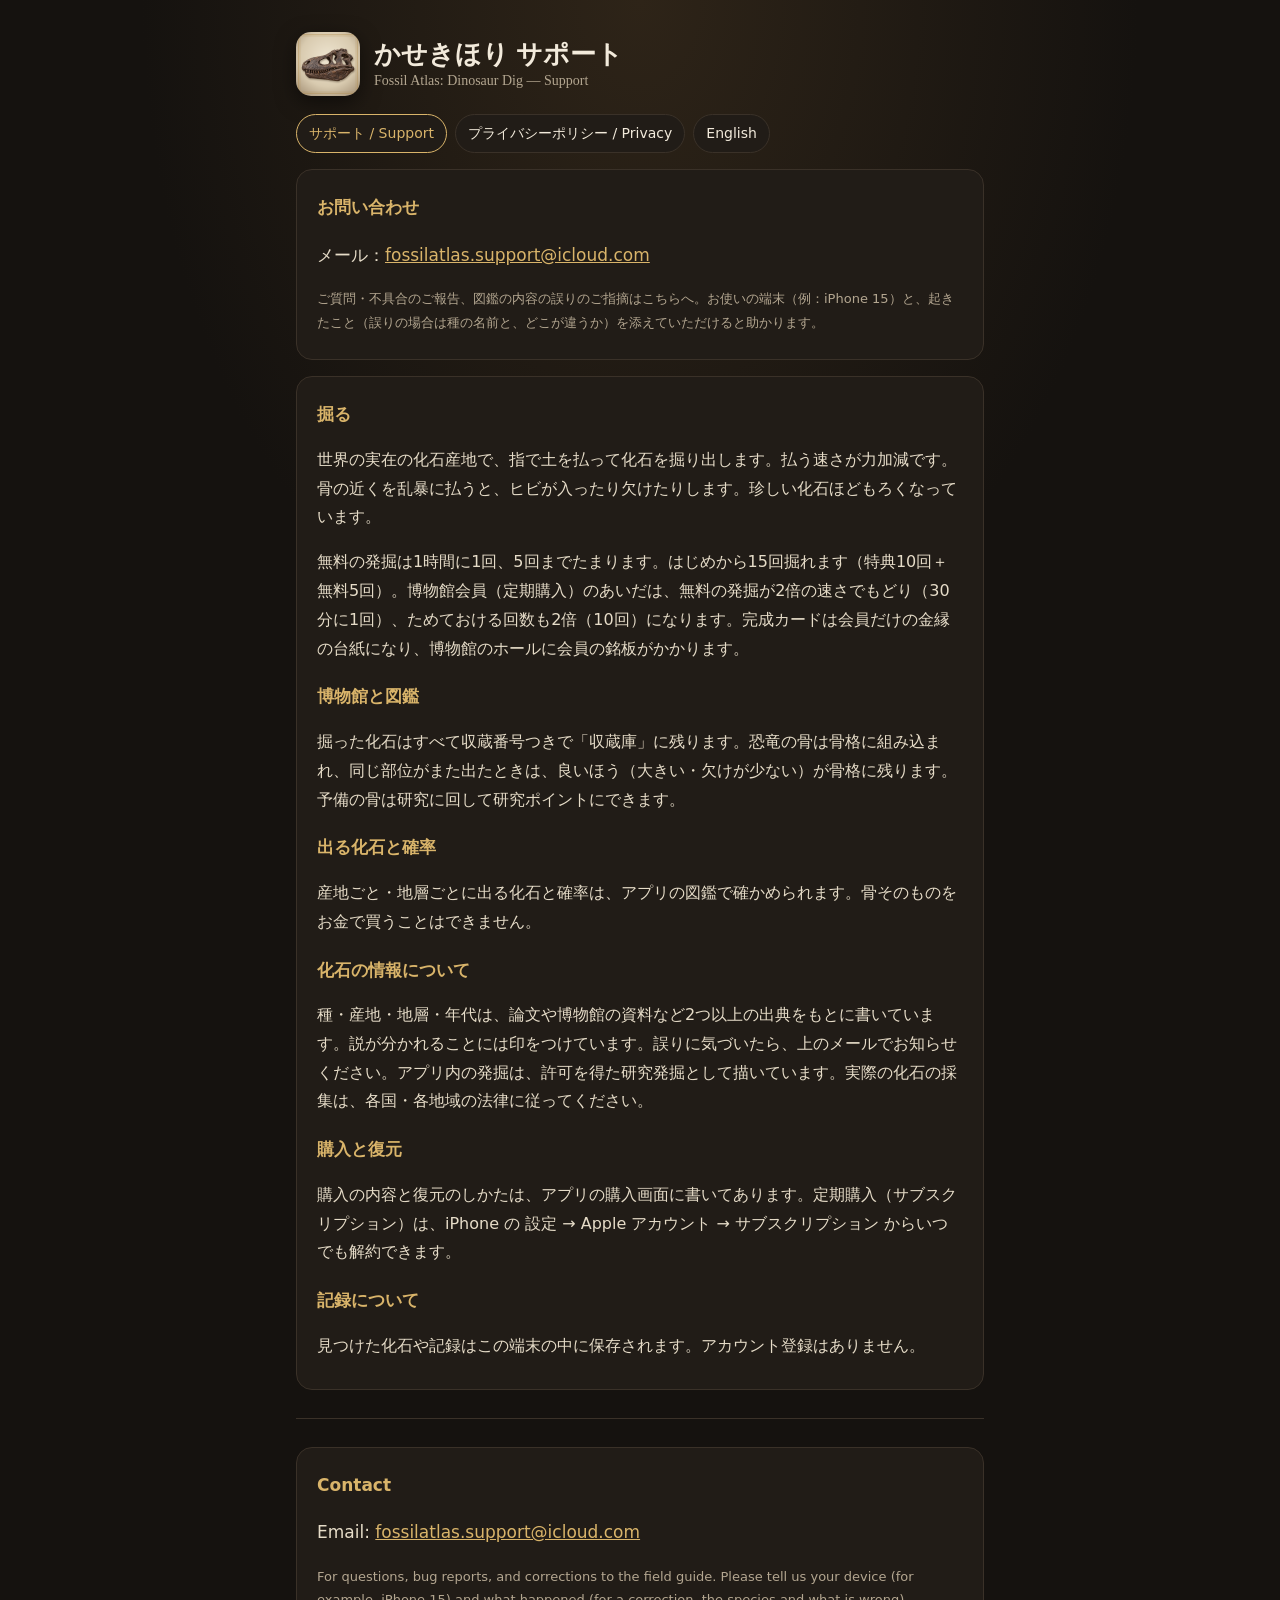
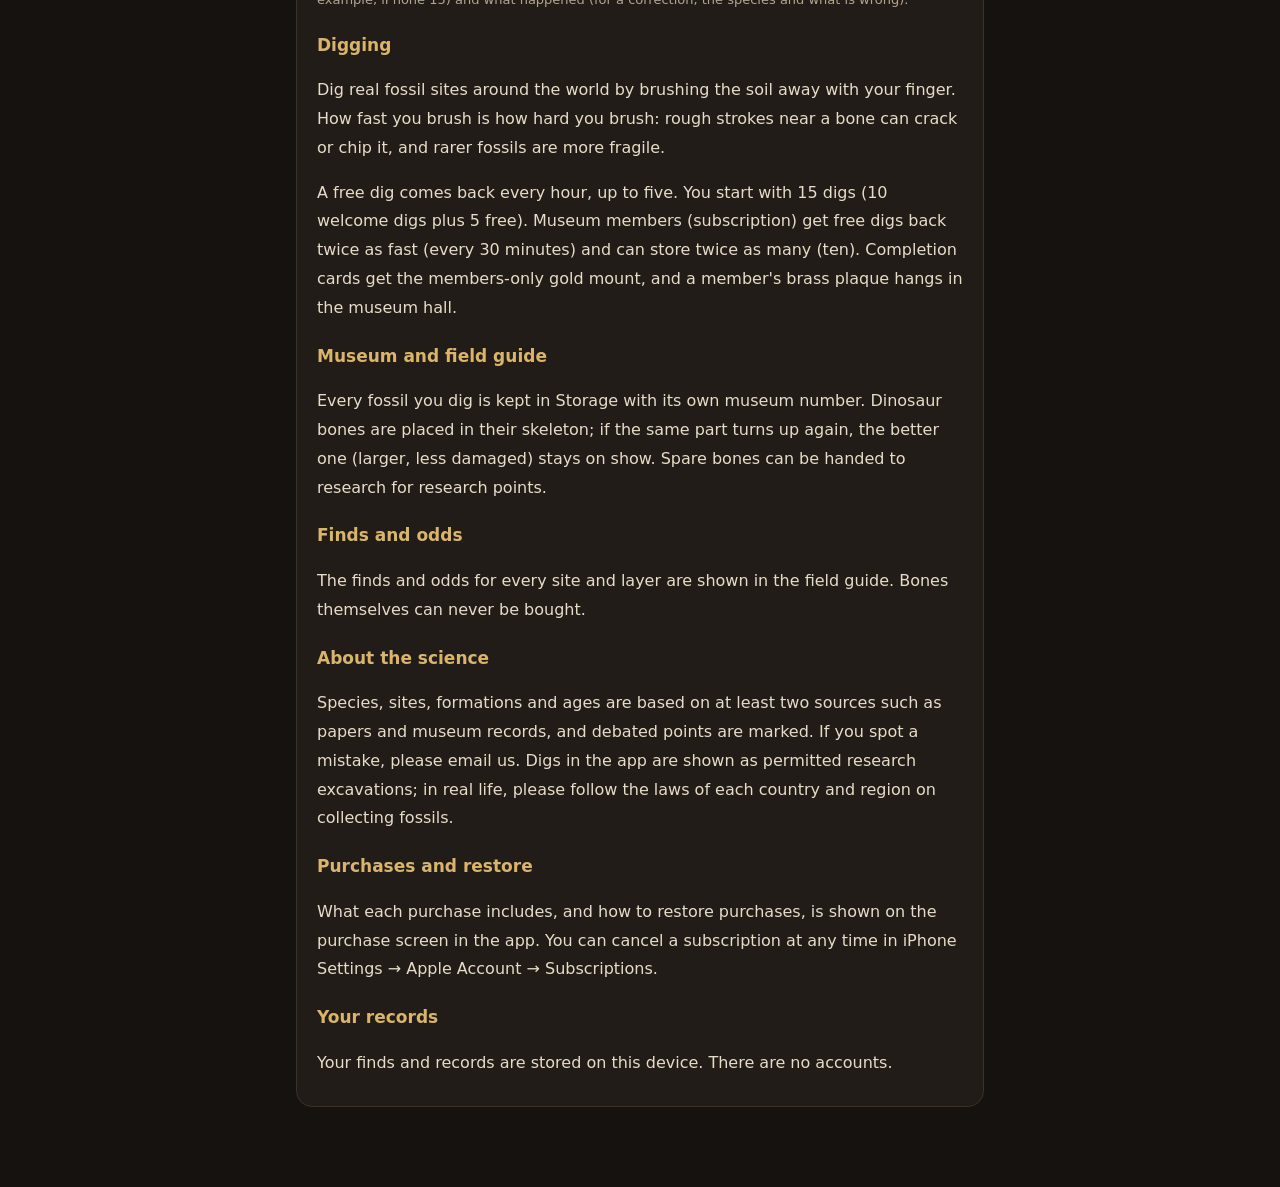
==== index.html @ c3534259 "Fossil Atlas support and privacy pages" ====
<!doctype html>
<html lang="ja">
<head>
<meta charset="utf-8">
<meta name="viewport" content="width=device-width,initial-scale=1">
<title>かせきほり サポート / Fossil Atlas Support</title>
<link rel="stylesheet" href="style.css">
<link rel="icon" href="icon.png">
</head>
<body>
<main>
  <header>
    <img src="icon.png" alt="">
    <h1>かせきほり サポート<small>Fossil Atlas: Dinosaur Dig — Support</small></h1>
  </header>
  <nav>
    <a class="on" href="./">サポート / Support</a>
    <a href="privacy.html">プライバシーポリシー / Privacy</a>
    <a href="#en">English</a>
  </nav>
  <section>
    <h2>お問い合わせ</h2>
    <p class="contact">メール：<a href="mailto:fossilatlas.support@icloud.com">fossilatlas.support@icloud.com</a></p>
    <p class="muted">ご質問・不具合のご報告、図鑑の内容の誤りのご指摘はこちらへ。お使いの端末（例：iPhone 15）と、起きたこと（誤りの場合は種の名前と、どこが違うか）を添えていただけると助かります。</p>
  </section>
  <section>
    <h2>掘る</h2>
    <p>世界の実在の化石産地で、指で土を払って化石を掘り出します。払う速さが力加減です。骨の近くを乱暴に払うと、ヒビが入ったり欠けたりします。珍しい化石ほどもろくなっています。</p>
    <p>無料の発掘は1時間に1回、5回までたまります。はじめから15回掘れます（特典10回＋無料5回）。博物館会員（定期購入）のあいだは、無料の発掘が2倍の速さでもどり（30分に1回）、ためておける回数も2倍（10回）になります。完成カードは会員だけの金縁の台紙になり、博物館のホールに会員の銘板がかかります。</p>
    <h2>博物館と図鑑</h2>
    <p>掘った化石はすべて収蔵番号つきで「収蔵庫」に残ります。恐竜の骨は骨格に組み込まれ、同じ部位がまた出たときは、良いほう（大きい・欠けが少ない）が骨格に残ります。予備の骨は研究に回して研究ポイントにできます。</p>
    <h2>出る化石と確率</h2>
    <p>産地ごと・地層ごとに出る化石と確率は、アプリの図鑑で確かめられます。骨そのものをお金で買うことはできません。</p>
    <h2>化石の情報について</h2>
    <p>種・産地・地層・年代は、論文や博物館の資料など2つ以上の出典をもとに書いています。説が分かれることには印をつけています。誤りに気づいたら、上のメールでお知らせください。アプリ内の発掘は、許可を得た研究発掘として描いています。実際の化石の採集は、各国・各地域の法律に従ってください。</p>
    <h2>購入と復元</h2>
    <p>購入の内容と復元のしかたは、アプリの購入画面に書いてあります。定期購入（サブスクリプション）は、iPhone の 設定 → Apple アカウント → サブスクリプション からいつでも解約できます。</p>
    <h2>記録について</h2>
    <p>見つけた化石や記録はこの端末の中に保存されます。アカウント登録はありません。</p>
  </section>
  <hr>
  <section id="en" lang="en">
    <h2>Contact</h2>
    <p class="contact">Email: <a href="mailto:fossilatlas.support@icloud.com">fossilatlas.support@icloud.com</a></p>
    <p class="muted">For questions, bug reports, and corrections to the field guide. Please tell us your device (for example, iPhone 15) and what happened (for a correction, the species and what is wrong).</p>
    <h2>Digging</h2>
    <p>Dig real fossil sites around the world by brushing the soil away with your finger. How fast you brush is how hard you brush: rough strokes near a bone can crack or chip it, and rarer fossils are more fragile.</p>
    <p>A free dig comes back every hour, up to five. You start with 15 digs (10 welcome digs plus 5 free). Museum members (subscription) get free digs back twice as fast (every 30 minutes) and can store twice as many (ten). Completion cards get the members-only gold mount, and a member's brass plaque hangs in the museum hall.</p>
    <h2>Museum and field guide</h2>
    <p>Every fossil you dig is kept in Storage with its own museum number. Dinosaur bones are placed in their skeleton; if the same part turns up again, the better one (larger, less damaged) stays on show. Spare bones can be handed to research for research points.</p>
    <h2>Finds and odds</h2>
    <p>The finds and odds for every site and layer are shown in the field guide. Bones themselves can never be bought.</p>
    <h2>About the science</h2>
    <p>Species, sites, formations and ages are based on at least two sources such as papers and museum records, and debated points are marked. If you spot a mistake, please email us. Digs in the app are shown as permitted research excavations; in real life, please follow the laws of each country and region on collecting fossils.</p>
    <h2>Purchases and restore</h2>
    <p>What each purchase includes, and how to restore purchases, is shown on the purchase screen in the app. You can cancel a subscription at any time in iPhone Settings → Apple Account → Subscriptions.</p>
    <h2>Your records</h2>
    <p>Your finds and records are stored on this device. There are no accounts.</p>
  </section>
</main>
</body>
</html>
---- style.css ----
:root { --bg: #15120f; --panel: #211c17; --line: #3a3128; --text: #f2eadb; --muted: #b3a690; --gold: #d9b46a; }
* { box-sizing: border-box; }
body { margin: 0; background: radial-gradient(ellipse at 50% 0%, #2e2418 0%, var(--bg) 55%) fixed, var(--bg); color: var(--text); font: 16px/1.8 "Hiragino Sans", "Hiragino Kaku Gothic ProN", system-ui, sans-serif; }
main { max-width: 720px; margin: 0 auto; padding: 32px 16px 64px; }
header { display: flex; align-items: center; gap: 14px; margin-bottom: 8px; }
header img { width: 64px; height: 64px; border-radius: 15px; box-shadow: 0 6px 20px rgba(0,0,0,.5); }
h1 { font-family: "Hiragino Mincho ProN", "Yu Mincho", serif; font-size: 26px; line-height: 1.3; margin: 0; }
h1 small { display: block; font-size: 14px; color: var(--muted); font-family: inherit; font-weight: 400; }
nav { display: flex; gap: 8px; flex-wrap: wrap; margin: 18px 0 8px; }
nav a { color: var(--text); text-decoration: none; border: 1px solid var(--line); background: var(--panel); padding: 6px 12px; border-radius: 999px; font-size: 14px; }
nav a.on { border-color: var(--gold); color: var(--gold); }
section { background: var(--panel); border: 1px solid var(--line); border-radius: 16px; padding: 4px 20px 12px; margin: 16px 0; }
h2 { font-size: 17px; color: var(--gold); margin: 18px 0 4px; }
p, li { color: #e6dcc8; }
a { color: var(--gold); }
.contact { font-size: 17px; }
.muted { color: var(--muted); font-size: 13px; }
hr { border: 0; border-top: 1px solid var(--line); margin: 28px 0; }
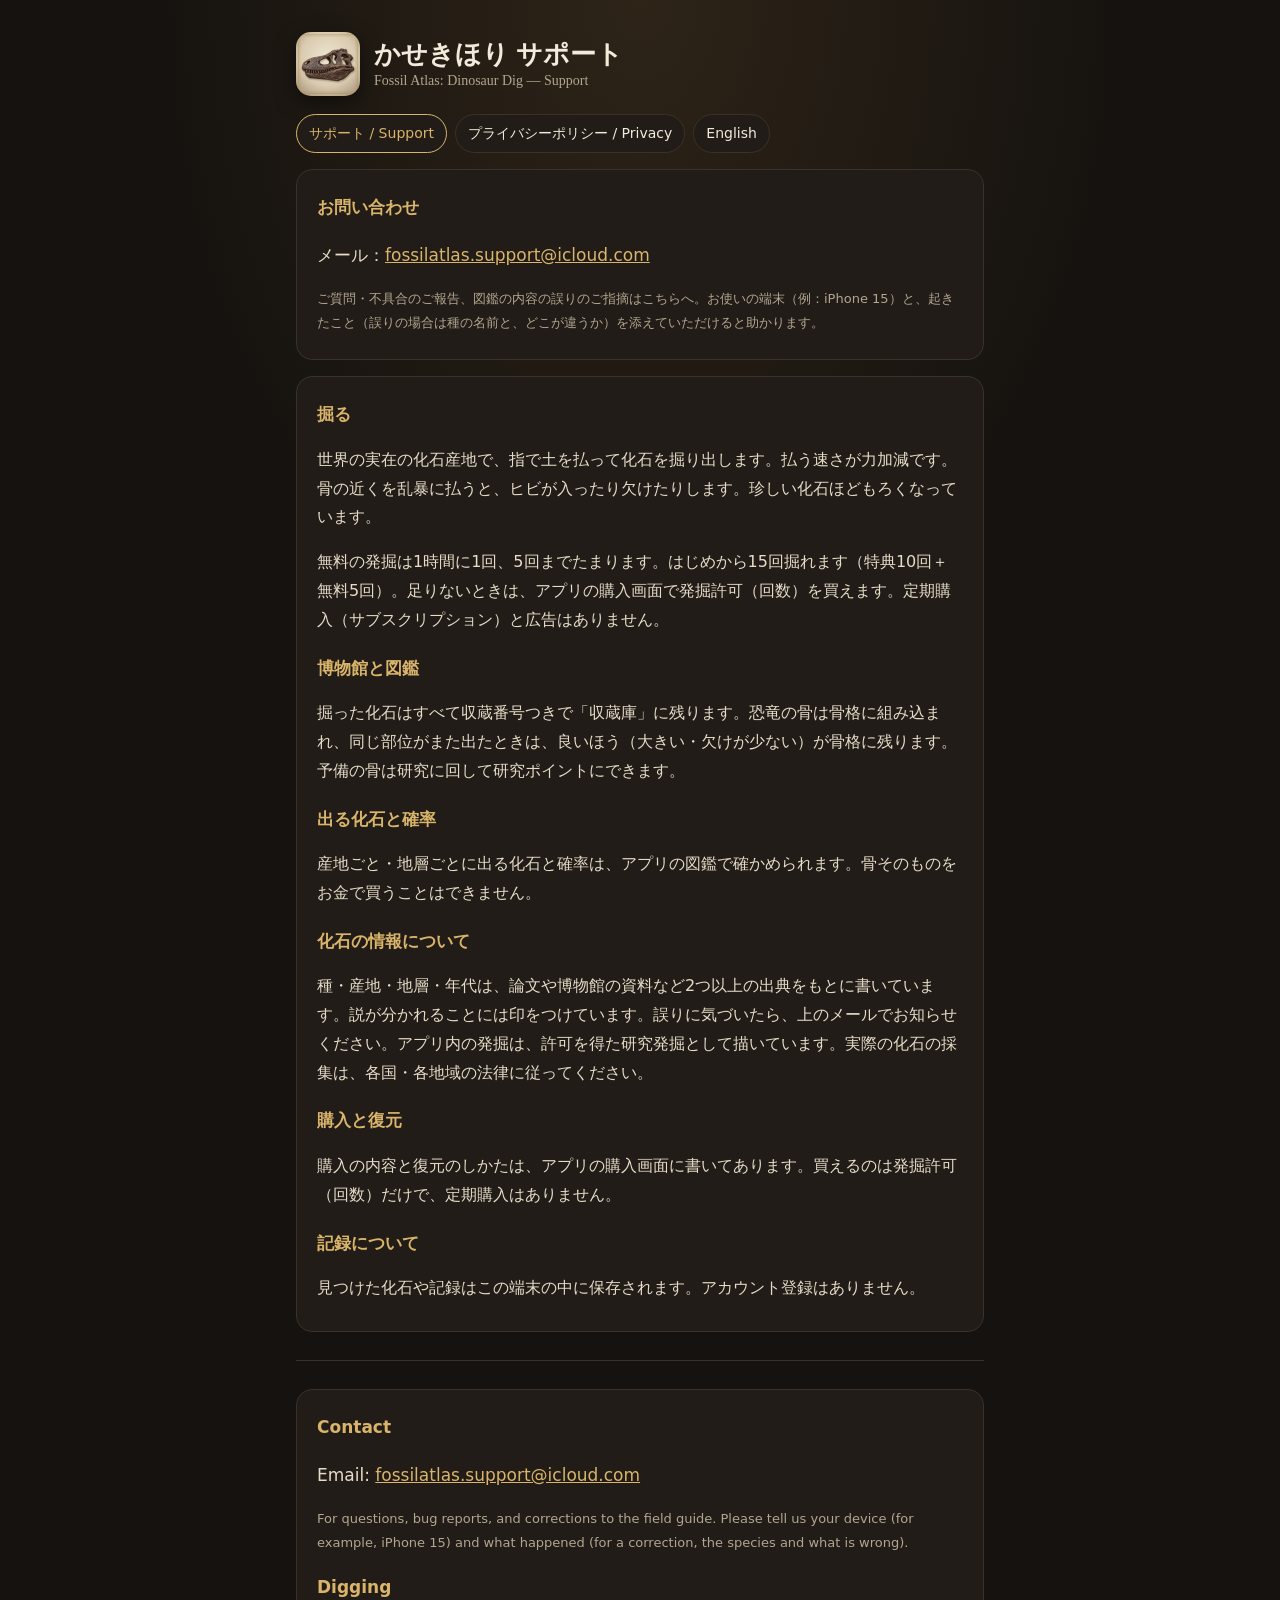
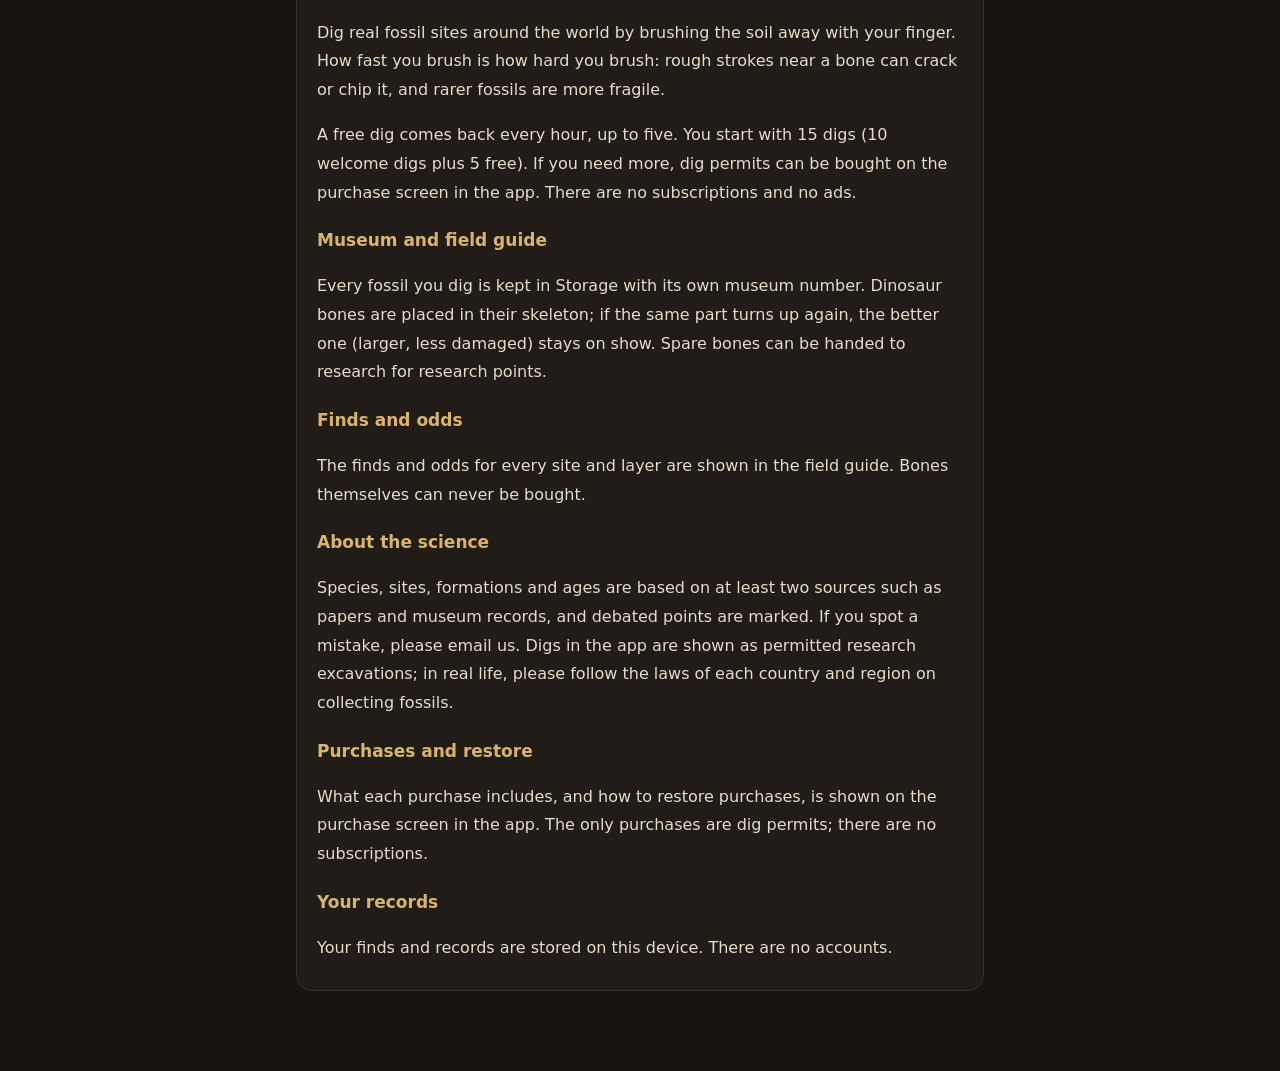
==== commit d49cd276: "会員（定期購入）の説明を外した：買えるのは発掘許可だけ、サブスクと広告はない（1.1） Co-Authored-By: Claude Opus 5.5 <noreply@anthropic.com>" ====
--- a/index.html
+++ b/index.html
@@ -26,7 +26,7 @@
   <section>
     <h2>掘る</h2>
     <p>世界の実在の化石産地で、指で土を払って化石を掘り出します。払う速さが力加減です。骨の近くを乱暴に払うと、ヒビが入ったり欠けたりします。珍しい化石ほどもろくなっています。</p>
-    <p>無料の発掘は1時間に1回、5回までたまります。はじめから15回掘れます（特典10回＋無料5回）。博物館会員（定期購入）のあいだは、無料の発掘が2倍の速さでもどり（30分に1回）、ためておける回数も2倍（10回）になります。完成カードは会員だけの金縁の台紙になり、博物館のホールに会員の銘板がかかります。</p>
+    <p>無料の発掘は1時間に1回、5回までたまります。はじめから15回掘れます（特典10回＋無料5回）。足りないときは、アプリの購入画面で発掘許可（回数）を買えます。定期購入（サブスクリプション）と広告はありません。</p>
     <h2>博物館と図鑑</h2>
     <p>掘った化石はすべて収蔵番号つきで「収蔵庫」に残ります。恐竜の骨は骨格に組み込まれ、同じ部位がまた出たときは、良いほう（大きい・欠けが少ない）が骨格に残ります。予備の骨は研究に回して研究ポイントにできます。</p>
     <h2>出る化石と確率</h2>
@@ -34,7 +34,7 @@
     <h2>化石の情報について</h2>
     <p>種・産地・地層・年代は、論文や博物館の資料など2つ以上の出典をもとに書いています。説が分かれることには印をつけています。誤りに気づいたら、上のメールでお知らせください。アプリ内の発掘は、許可を得た研究発掘として描いています。実際の化石の採集は、各国・各地域の法律に従ってください。</p>
     <h2>購入と復元</h2>
-    <p>購入の内容と復元のしかたは、アプリの購入画面に書いてあります。定期購入（サブスクリプション）は、iPhone の 設定 → Apple アカウント → サブスクリプション からいつでも解約できます。</p>
+    <p>購入の内容と復元のしかたは、アプリの購入画面に書いてあります。買えるのは発掘許可（回数）だけで、定期購入はありません。</p>
     <h2>記録について</h2>
     <p>見つけた化石や記録はこの端末の中に保存されます。アカウント登録はありません。</p>
   </section>
@@ -45,7 +45,7 @@
     <p class="muted">For questions, bug reports, and corrections to the field guide. Please tell us your device (for example, iPhone 15) and what happened (for a correction, the species and what is wrong).</p>
     <h2>Digging</h2>
     <p>Dig real fossil sites around the world by brushing the soil away with your finger. How fast you brush is how hard you brush: rough strokes near a bone can crack or chip it, and rarer fossils are more fragile.</p>
-    <p>A free dig comes back every hour, up to five. You start with 15 digs (10 welcome digs plus 5 free). Museum members (subscription) get free digs back twice as fast (every 30 minutes) and can store twice as many (ten). Completion cards get the members-only gold mount, and a member's brass plaque hangs in the museum hall.</p>
+    <p>A free dig comes back every hour, up to five. You start with 15 digs (10 welcome digs plus 5 free). If you need more, dig permits can be bought on the purchase screen in the app. There are no subscriptions and no ads.</p>
     <h2>Museum and field guide</h2>
     <p>Every fossil you dig is kept in Storage with its own museum number. Dinosaur bones are placed in their skeleton; if the same part turns up again, the better one (larger, less damaged) stays on show. Spare bones can be handed to research for research points.</p>
     <h2>Finds and odds</h2>
@@ -53,7 +53,7 @@
     <h2>About the science</h2>
     <p>Species, sites, formations and ages are based on at least two sources such as papers and museum records, and debated points are marked. If you spot a mistake, please email us. Digs in the app are shown as permitted research excavations; in real life, please follow the laws of each country and region on collecting fossils.</p>
     <h2>Purchases and restore</h2>
-    <p>What each purchase includes, and how to restore purchases, is shown on the purchase screen in the app. You can cancel a subscription at any time in iPhone Settings → Apple Account → Subscriptions.</p>
+    <p>What each purchase includes, and how to restore purchases, is shown on the purchase screen in the app. The only purchases are dig permits; there are no subscriptions.</p>
     <h2>Your records</h2>
     <p>Your finds and records are stored on this device. There are no accounts.</p>
   </section>
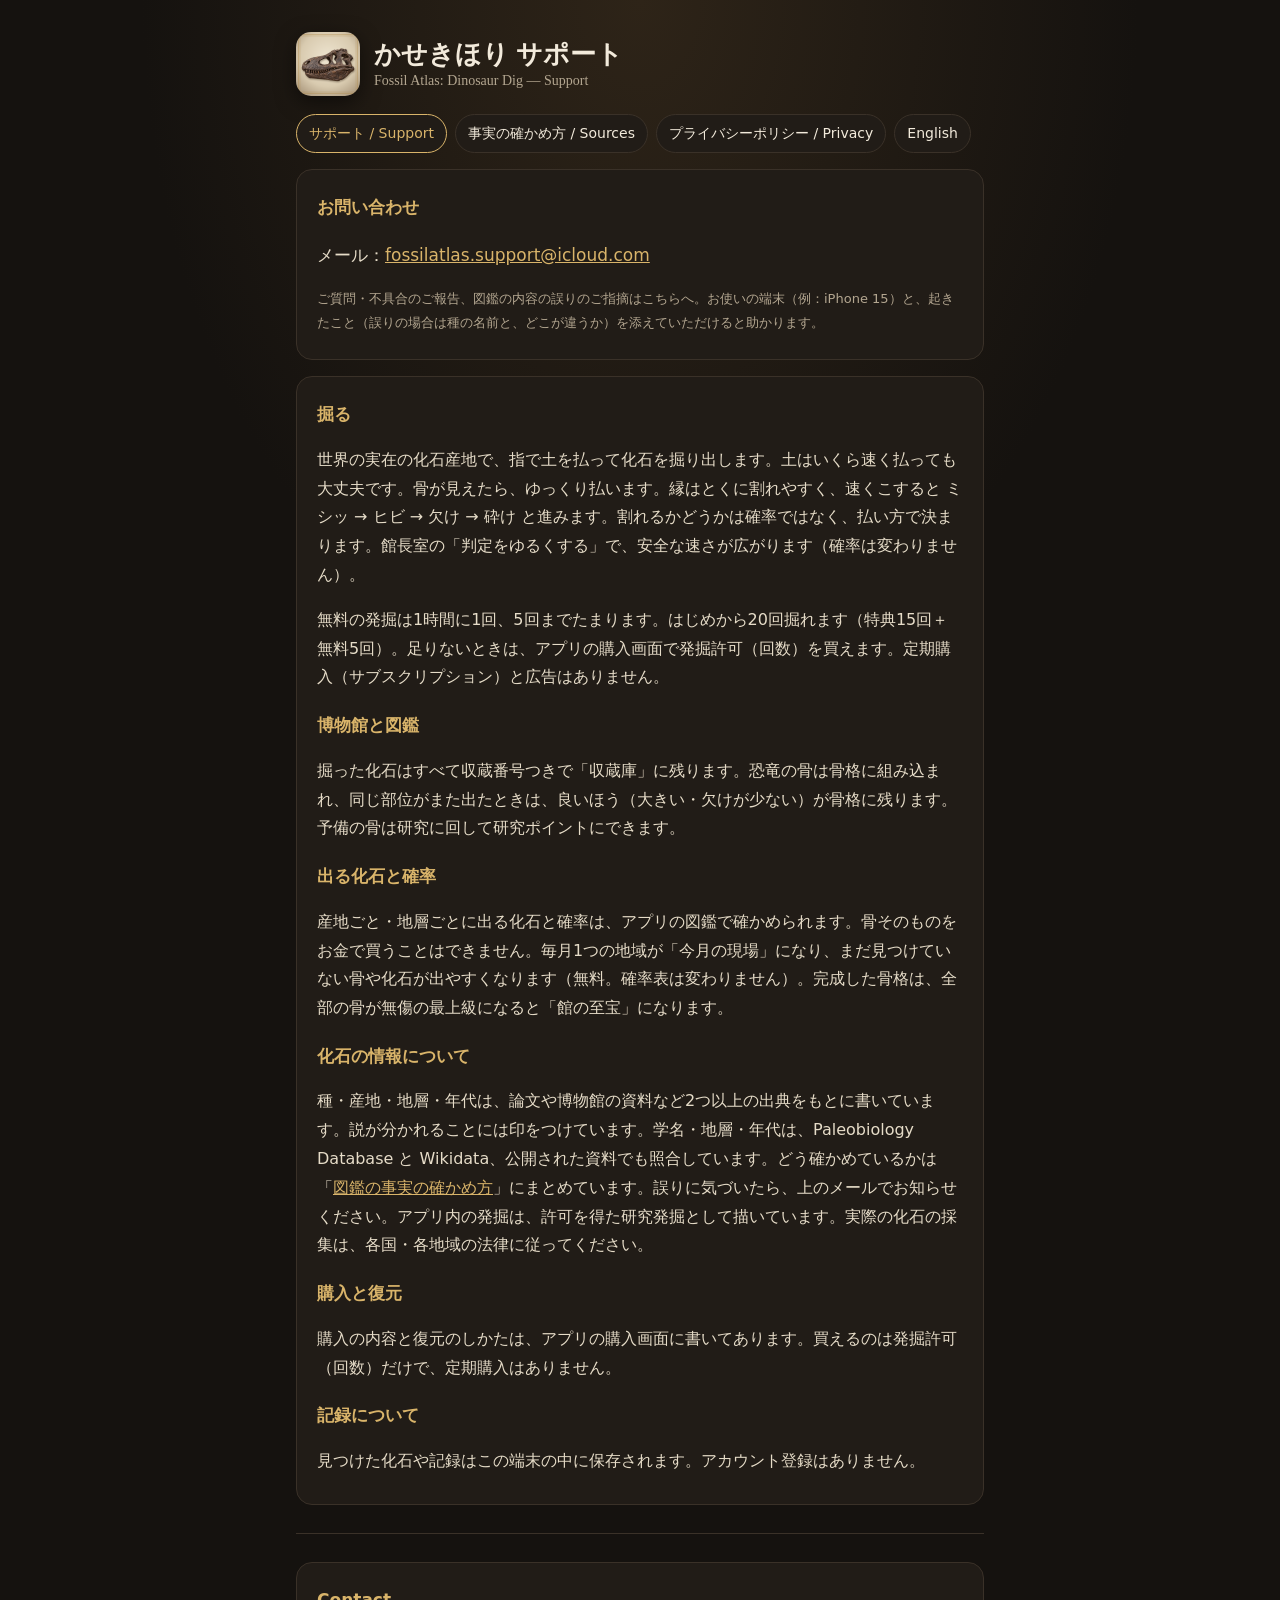
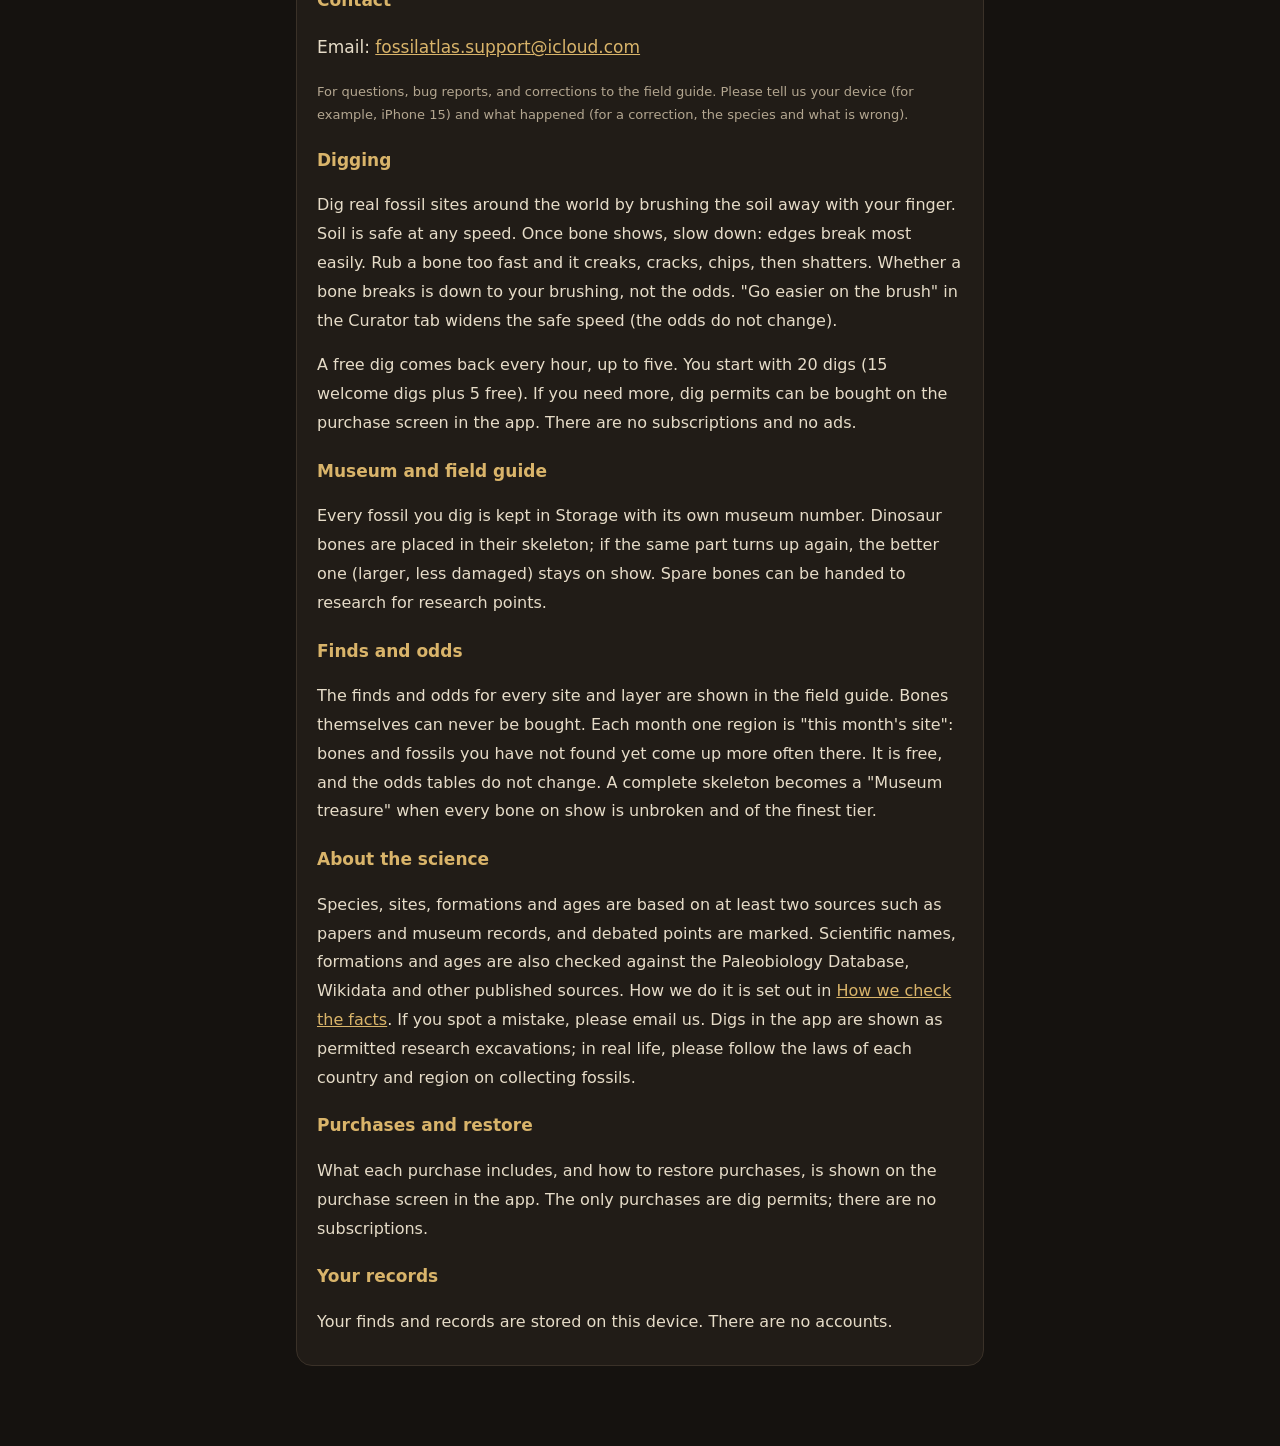
==== commit ac53987f: "1.3 に合わせて更新：最初の発掘20回・割れる仕組み・根拠のページ（sources.html）を足した" ====
--- a/index.html
+++ b/index.html
@@ -15,6 +15,7 @@
   </header>
   <nav>
     <a class="on" href="./">サポート / Support</a>
+    <a href="sources.html">事実の確かめ方 / Sources</a>
     <a href="privacy.html">プライバシーポリシー / Privacy</a>
     <a href="#en">English</a>
   </nav>
@@ -25,14 +26,14 @@
   </section>
   <section>
     <h2>掘る</h2>
-    <p>世界の実在の化石産地で、指で土を払って化石を掘り出します。払う速さが力加減です。骨の近くを乱暴に払うと、ヒビが入ったり欠けたりします。珍しい化石ほどもろくなっています。</p>
-    <p>無料の発掘は1時間に1回、5回までたまります。はじめから15回掘れます（特典10回＋無料5回）。足りないときは、アプリの購入画面で発掘許可（回数）を買えます。定期購入（サブスクリプション）と広告はありません。</p>
+    <p>世界の実在の化石産地で、指で土を払って化石を掘り出します。土はいくら速く払っても大丈夫です。骨が見えたら、ゆっくり払います。縁はとくに割れやすく、速くこすると ミシッ → ヒビ → 欠け → 砕け と進みます。割れるかどうかは確率ではなく、払い方で決まります。館長室の「判定をゆるくする」で、安全な速さが広がります（確率は変わりません）。</p>
+    <p>無料の発掘は1時間に1回、5回までたまります。はじめから20回掘れます（特典15回＋無料5回）。足りないときは、アプリの購入画面で発掘許可（回数）を買えます。定期購入（サブスクリプション）と広告はありません。</p>
     <h2>博物館と図鑑</h2>
     <p>掘った化石はすべて収蔵番号つきで「収蔵庫」に残ります。恐竜の骨は骨格に組み込まれ、同じ部位がまた出たときは、良いほう（大きい・欠けが少ない）が骨格に残ります。予備の骨は研究に回して研究ポイントにできます。</p>
     <h2>出る化石と確率</h2>
-    <p>産地ごと・地層ごとに出る化石と確率は、アプリの図鑑で確かめられます。骨そのものをお金で買うことはできません。</p>
+    <p>産地ごと・地層ごとに出る化石と確率は、アプリの図鑑で確かめられます。骨そのものをお金で買うことはできません。毎月1つの地域が「今月の現場」になり、まだ見つけていない骨や化石が出やすくなります（無料。確率表は変わりません）。完成した骨格は、全部の骨が無傷の最上級になると「館の至宝」になります。</p>
     <h2>化石の情報について</h2>
-    <p>種・産地・地層・年代は、論文や博物館の資料など2つ以上の出典をもとに書いています。説が分かれることには印をつけています。誤りに気づいたら、上のメールでお知らせください。アプリ内の発掘は、許可を得た研究発掘として描いています。実際の化石の採集は、各国・各地域の法律に従ってください。</p>
+    <p>種・産地・地層・年代は、論文や博物館の資料など2つ以上の出典をもとに書いています。説が分かれることには印をつけています。学名・地層・年代は、Paleobiology Database と Wikidata、公開された資料でも照合しています。どう確かめているかは「<a href="sources.html">図鑑の事実の確かめ方</a>」にまとめています。誤りに気づいたら、上のメールでお知らせください。アプリ内の発掘は、許可を得た研究発掘として描いています。実際の化石の採集は、各国・各地域の法律に従ってください。</p>
     <h2>購入と復元</h2>
     <p>購入の内容と復元のしかたは、アプリの購入画面に書いてあります。買えるのは発掘許可（回数）だけで、定期購入はありません。</p>
     <h2>記録について</h2>
@@ -44,14 +45,14 @@
     <p class="contact">Email: <a href="mailto:fossilatlas.support@icloud.com">fossilatlas.support@icloud.com</a></p>
     <p class="muted">For questions, bug reports, and corrections to the field guide. Please tell us your device (for example, iPhone 15) and what happened (for a correction, the species and what is wrong).</p>
     <h2>Digging</h2>
-    <p>Dig real fossil sites around the world by brushing the soil away with your finger. How fast you brush is how hard you brush: rough strokes near a bone can crack or chip it, and rarer fossils are more fragile.</p>
-    <p>A free dig comes back every hour, up to five. You start with 15 digs (10 welcome digs plus 5 free). If you need more, dig permits can be bought on the purchase screen in the app. There are no subscriptions and no ads.</p>
+    <p>Dig real fossil sites around the world by brushing the soil away with your finger. Soil is safe at any speed. Once bone shows, slow down: edges break most easily. Rub a bone too fast and it creaks, cracks, chips, then shatters. Whether a bone breaks is down to your brushing, not the odds. "Go easier on the brush" in the Curator tab widens the safe speed (the odds do not change).</p>
+    <p>A free dig comes back every hour, up to five. You start with 20 digs (15 welcome digs plus 5 free). If you need more, dig permits can be bought on the purchase screen in the app. There are no subscriptions and no ads.</p>
     <h2>Museum and field guide</h2>
     <p>Every fossil you dig is kept in Storage with its own museum number. Dinosaur bones are placed in their skeleton; if the same part turns up again, the better one (larger, less damaged) stays on show. Spare bones can be handed to research for research points.</p>
     <h2>Finds and odds</h2>
-    <p>The finds and odds for every site and layer are shown in the field guide. Bones themselves can never be bought.</p>
+    <p>The finds and odds for every site and layer are shown in the field guide. Bones themselves can never be bought. Each month one region is "this month's site": bones and fossils you have not found yet come up more often there. It is free, and the odds tables do not change. A complete skeleton becomes a "Museum treasure" when every bone on show is unbroken and of the finest tier.</p>
     <h2>About the science</h2>
-    <p>Species, sites, formations and ages are based on at least two sources such as papers and museum records, and debated points are marked. If you spot a mistake, please email us. Digs in the app are shown as permitted research excavations; in real life, please follow the laws of each country and region on collecting fossils.</p>
+    <p>Species, sites, formations and ages are based on at least two sources such as papers and museum records, and debated points are marked. Scientific names, formations and ages are also checked against the Paleobiology Database, Wikidata and other published sources. How we do it is set out in <a href="sources.html#en">How we check the facts</a>. If you spot a mistake, please email us. Digs in the app are shown as permitted research excavations; in real life, please follow the laws of each country and region on collecting fossils.</p>
     <h2>Purchases and restore</h2>
     <p>What each purchase includes, and how to restore purchases, is shown on the purchase screen in the app. The only purchases are dig permits; there are no subscriptions.</p>
     <h2>Your records</h2>
